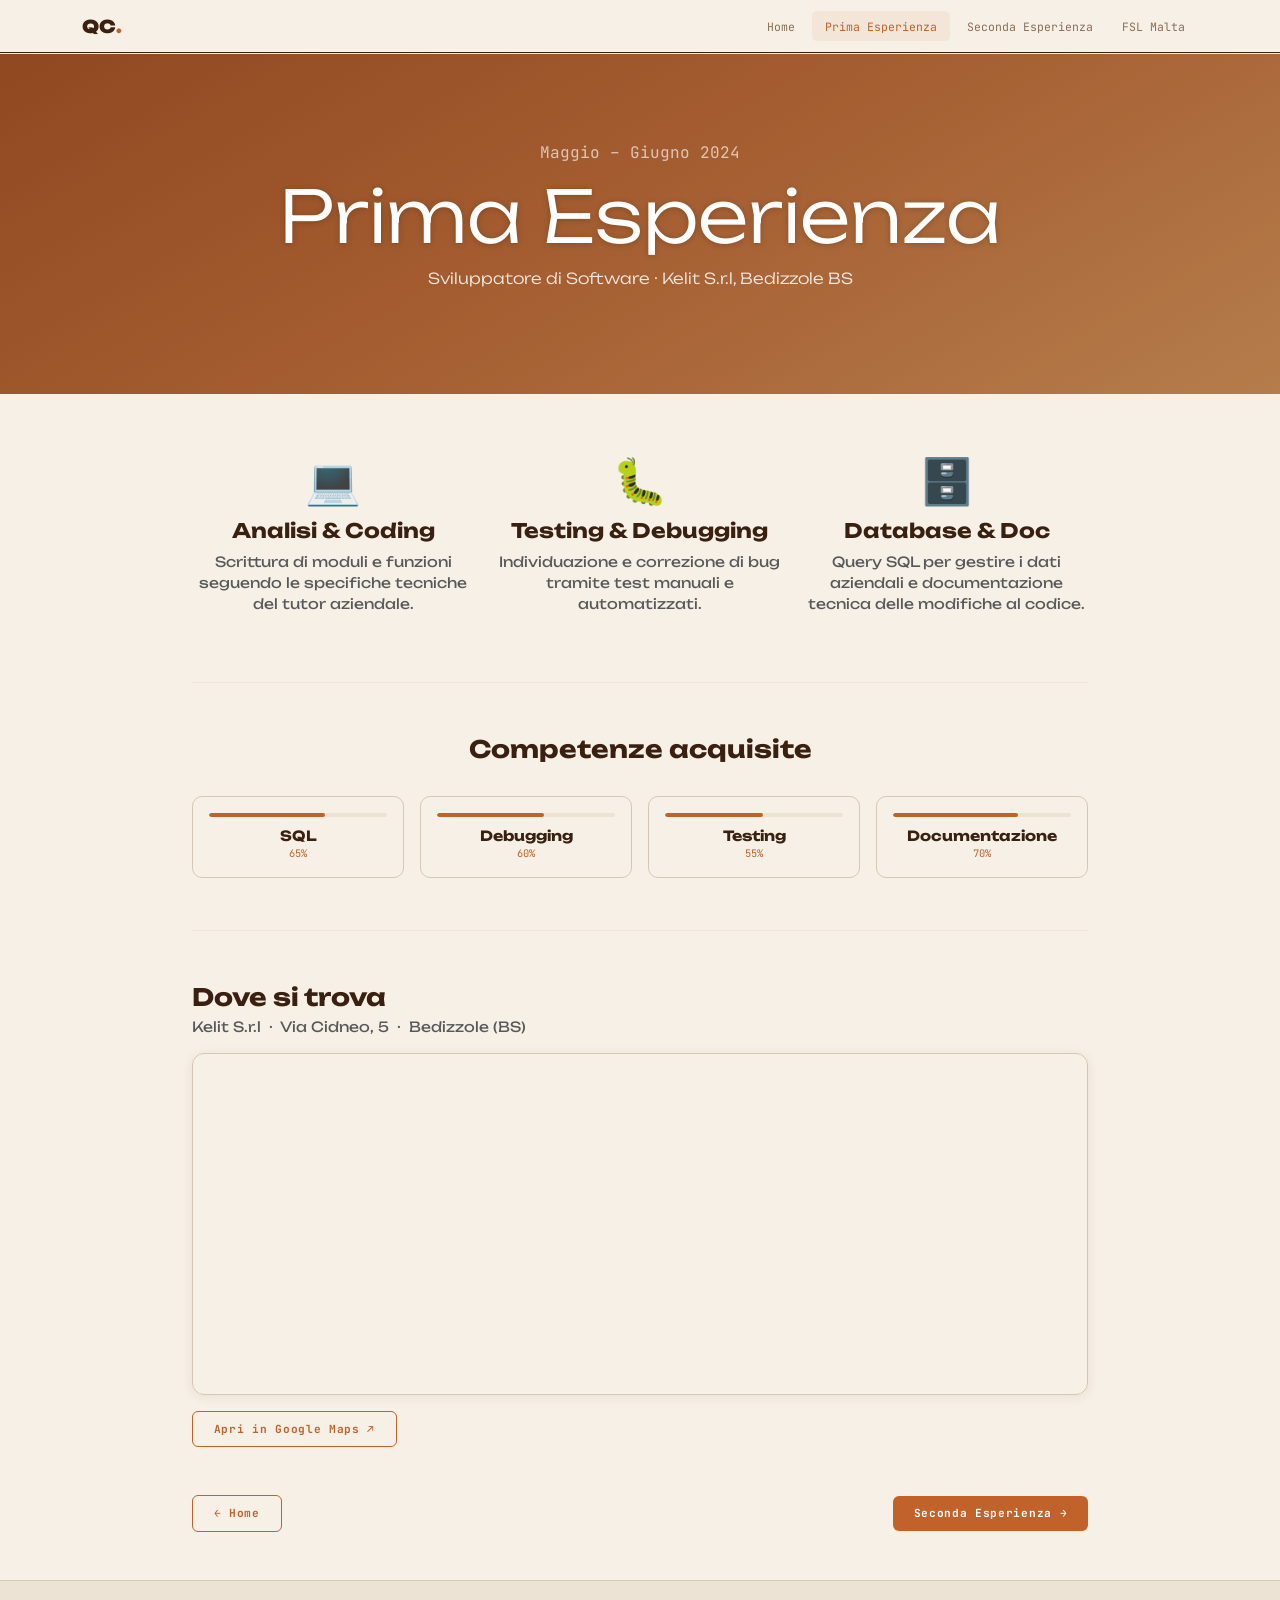
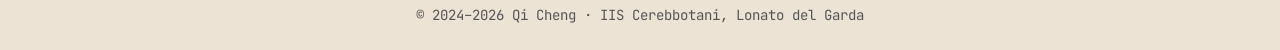
==== pcto1.html @ f92e9da9 "Add files via upload" ====
<!DOCTYPE html>
<html lang="it">
<head>
  <meta charset="UTF-8"/>
  <meta name="viewport" content="width=device-width, initial-scale=1.0"/>
  <title>Prima Esperienza – Qi Cheng</title>
  <link href="https://cdn.jsdelivr.net/npm/bootstrap@5.3.3/dist/css/bootstrap.min.css" rel="stylesheet"/>
  <link href="https://fonts.googleapis.com/css2?family=JetBrains+Mono:wght@400;700&family=Unbounded:wght@400;700;900&display=swap" rel="stylesheet"/>
  <link href="style.css" rel="stylesheet"/>
</head>
<body>

  <nav class="navbar navbar-expand-lg fixed-top" id="mainNav">
    <div class="container">
      <a class="navbar-brand" href="index.html">QC<span class="accent">.</span></a>
      <button class="navbar-toggler" type="button" data-bs-toggle="collapse" data-bs-target="#navMenu">
        <span class="navbar-toggler-icon"></span>
      </button>
      <div class="collapse navbar-collapse" id="navMenu">
        <ul class="navbar-nav ms-auto gap-lg-1">
          <li class="nav-item"><a class="nav-link" href="index.html">Home</a></li>
          <li class="nav-item"><a class="nav-link active" href="pcto1.html">Prima Esperienza</a></li>
          <li class="nav-item"><a class="nav-link" href="pcto2.html">Seconda Esperienza</a></li>
          <li class="nav-item"><a class="nav-link" href="malta.html">FSL Malta</a></li>
        </ul>
      </div>
    </div>
  </nav>

  <div class="page-hero carousel-slide-1">
    <div class="carousel-caption">
      <p class="mono accent-light mb-2">Maggio – Giugno 2024</p>
      <h1 class="display-2 fw-black">Prima Esperienza</h1>
      <p class="lead">Sviluppatore di Software · Kelit S.r.l, Bedizzole BS</p>
    </div>
  </div>

  <div class="container marketing mt-5 pt-3">

    <!-- 3 colonne riassunto attività -->
    <div class="row g-4 text-center mb-5">
      <div class="col-lg-4">
        <div class="feature-icon mb-3">💻</div>
        <h5 class="fw-bold">Analisi & Coding</h5>
        <p class="text-muted small">Scrittura di moduli e funzioni seguendo le specifiche tecniche del tutor aziendale.</p>
      </div>
      <div class="col-lg-4">
        <div class="feature-icon mb-3">🐛</div>
        <h5 class="fw-bold">Testing & Debugging</h5>
        <p class="text-muted small">Individuazione e correzione di bug tramite test manuali e automatizzati.</p>
      </div>
      <div class="col-lg-4">
        <div class="feature-icon mb-3">🗄️</div>
        <h5 class="fw-bold">Database & Doc</h5>
        <p class="text-muted small">Query SQL per gestire i dati aziendali e documentazione tecnica delle modifiche al codice.</p>
      </div>
    </div>

    <hr class="featurette-divider"/>

    <!-- Barre competenze -->
    <div class="row text-center mb-5 g-3">
      <div class="col-12 mb-2"><h4 class="fw-bold">Competenze acquisite</h4></div>
      <div class="col-6 col-md-3">
        <div class="skill-card p-3">
          <div class="skill-level-bar mb-2"><div style="width:65%"></div></div>
          <div class="fw-bold small">SQL</div>
          <div class="mono accent" style="font-size:.65rem">65%</div>
        </div>
      </div>
      <div class="col-6 col-md-3">
        <div class="skill-card p-3">
          <div class="skill-level-bar mb-2"><div style="width:60%"></div></div>
          <div class="fw-bold small">Debugging</div>
          <div class="mono accent" style="font-size:.65rem">60%</div>
        </div>
      </div>
      <div class="col-6 col-md-3">
        <div class="skill-card p-3">
          <div class="skill-level-bar mb-2"><div style="width:55%"></div></div>
          <div class="fw-bold small">Testing</div>
          <div class="mono accent" style="font-size:.65rem">55%</div>
        </div>
      </div>
      <div class="col-6 col-md-3">
        <div class="skill-card p-3">
          <div class="skill-level-bar mb-2"><div style="width:70%"></div></div>
          <div class="fw-bold small">Documentazione</div>
          <div class="mono accent" style="font-size:.65rem">70%</div>
        </div>
      </div>
    </div>


    <hr class="featurette-divider"/>

    <!-- SEZIONE MAPPA -->
    <div class="map-section mb-5">
      <h4 class="fw-bold mb-1">Dove si trova</h4>
      <p class="text-muted small mb-3">Kelit S.r.l &nbsp;·&nbsp; Via Cidneo, 5 &nbsp;·&nbsp; Bedizzole (BS)</p>
      <div class="map-wrap">
        <iframe
          src="https://maps.google.com/maps?q=KELIT+SRL,+Via+Cidneo+5,+Bedizzole+BS&hl=it&z=16&output=embed&ll=45.508463,10.390154"
          width="100%" height="340" style="border:0;" allowfullscreen="" loading="lazy"
          referrerpolicy="no-referrer-when-downgrade" title="Kelit S.r.l su Google Maps">
        </iframe>
      </div>
      <a href="https://maps.app.goo.gl/pzmerTP2R8ErGxNk8" target="_blank" rel="noopener"
         class="btn btn-outline-warm mt-3">Apri in Google Maps ↗</a>
    </div>

    <div class="d-flex justify-content-between align-items-center pb-5 flex-wrap gap-3">
      <a href="index.html" class="btn btn-outline-warm">← Home</a>
      <a href="pcto2.html" class="btn btn-warm">Seconda Esperienza →</a>
    </div>
  </div>

  <footer class="footer-bar py-4 text-center">
    <p class="mb-0 text-muted small mono">© 2024–2026 Qi Cheng · IIS Cerebbotani, Lonato del Garda</p>
  </footer>

  <script src="https://cdn.jsdelivr.net/npm/bootstrap@5.3.3/dist/js/bootstrap.bundle.min.js"></script>
  <script src="main.js"></script>
</body>
</html>
---- style.css ----
/* ================================================
   style.css — Sito PCTO di Qi Cheng
   Un file CSS commenta ogni scelta di stile
   ================================================ */


/* --- VARIABILI GLOBALI ---
   Con :root definiamo dei "nomi" per i colori,
   così se vogliamo cambiare un colore lo cambiamo
   solo qui e si aggiorna ovunque nel sito. */
:root {
  --beige:      #f7f0e6;   /* sfondo principale, color crema */
  --beige2:     #ede3d5;   /* sfondo leggermente più scuro, per sezioni alternate */
  --bordo:      #d6c8b4;   /* colore dei bordi e delle linee */
  --arancione:  #c0622a;   /* colore principale, usato per titoli e pulsanti */
  --marrone:    #3a2010;   /* colore del testo principale */
  --grigio:     #8a6e58;   /* colore del testo secondario (sottotitoli, didascalie) */
}


/* --- RESET BASE ---
   Il browser aggiunge margin e padding automaticamente
   a certi elementi. Qui li azzeriamo per partire da zero. */
* {
  box-sizing: border-box; /* il padding non "allarga" gli elementi, rimane dentro */
  margin: 0;
  padding: 0;
}


/* --- CORPO DELLA PAGINA ---
   Stile di base applicato a tutta la pagina. */
body {
  background-color: var(--beige);    /* sfondo crema */
  color: var(--marrone);             /* testo scuro */
  font-family: 'Unbounded', sans-serif; /* font per i titoli e il testo generale */
}


/* ================================================
   NAVBAR (barra di navigazione in cima)
   ================================================ */

/* Contenitore della navbar */
#mainNav {
  background-color: rgba(247, 240, 230, 0.95); /* beige quasi opaco */
  border-bottom: 1px solid var(--bordo);        /* linea sottile in fondo alla navbar */
}

/* Il logo/brand a sinistra nella navbar */
.navbar-brand {
  font-weight: 900;          /* grassetto massimo */
  font-size: 1.1rem;         /* dimensione testo */
  color: var(--marrone) !important; /* !important sovrascrive lo stile di Bootstrap */
}

/* Il pulsante hamburger (visibile solo su mobile) */
.navbar-toggler {
  border: 1px solid var(--bordo); /* bordo sottile */
}

/* I link nella navbar (Home, PCTO 01, ecc.) */
.nav-link {
  font-family: 'JetBrains Mono', monospace; /* font a larghezza fissa, stile tecnico */
  font-size: 0.72rem;                       /* testo piccolo */
  color: var(--grigio) !important;          /* colore grigio di default */
  padding: 0.4rem 0.8rem !important;        /* spazio interno attorno al testo */
  border-radius: 5px;                       /* angoli leggermente arrotondati */
  transition: color 0.2s, background 0.2s; /* animazione fluida al passaggio del mouse */
}

/* Link attivo (la pagina corrente) e hover (mouse sopra) */
.nav-link:hover,
.nav-link.active {
  color: var(--arancione) !important;            /* diventa arancione */
  background-color: rgba(192, 98, 42, 0.08);    /* sfondo leggerissimo arancione */
}


/* ================================================
   CAROUSEL (slideshow nella home)
   e PAGE HERO (intestazione nelle pagine interne)
   ================================================ */

/* Il carousel occupa tutta la larghezza.
   margin-top: 54px perché la navbar è alta circa 54px
   e il carousel deve partire subito sotto. */
.carousel {
  margin-top: 54px;
}

/* Ogni slide del carousel */
.carousel-item {
  height: 480px;           /* altezza fissa della slide */
  background-size: cover;  /* l'immagine di sfondo copre tutto */
  position: relative;      /* necessario per posizionare la caption sopra */
}

/* La hero nelle pagine interne (PCTO 01, Malta, ecc.)
   È come una slide fissa, senza il carousel. */
.page-hero {
  height: 340px;
  background-size: cover;
  position: relative;
  margin-top: 54px; /* stesso margine del carousel */
}

/* Sfondi colorati per ogni slide/hero.
   Ogni pagina ha il suo gradiente. */
.carousel-slide-1 {
  background: linear-gradient(150deg, #b85c2a, #d4793f, #e8a060);
}
.carousel-slide-2 {
  background: linear-gradient(150deg, #7a3a18, #b85c2a, #d4703a);
}
.carousel-slide-3 {
  background: linear-gradient(150deg, #c06828, #d4793f, #e09050);
}
.carousel-slide-malta {
  background: linear-gradient(150deg, #1f6e8c, #2a9d8f, #4cbfa8); /* verde/blu per Malta */
}

/* Strato scuro semitrasparente sopra lo sfondo
   per far risaltare meglio il testo bianco.
   ::before è un elemento "fantasma" che creiamo con CSS. */
.carousel-item::before,
.page-hero::before {
  content: '';                        /* obbligatorio per ::before */
  position: absolute;                 /* si posiziona rispetto al genitore */
  inset: 0;                           /* occupa tutto lo spazio (top/right/bottom/left = 0) */
  background: rgba(0, 0, 0, 0.22);   /* nero al 22% di opacità */
}

/* Il testo al centro della slide (titolo + bottone) */
.carousel-caption {
  position: absolute;         /* si posiziona sopra lo slide */
  inset: 0;                   /* occupa tutto lo spazio */
  display: flex;              /* usa flexbox per centrare il contenuto */
  flex-direction: column;     /* elementi in colonna (uno sotto l'altro) */
  align-items: center;        /* centrati orizzontalmente */
  justify-content: center;    /* centrati verticalmente */
  text-align: center;
  padding: 0 20px;
  z-index: 1;                 /* sta sopra lo strato scuro ::before */
}

/* Titolo nella caption */
.carousel-caption h1 {
  color: #fff;                              /* bianco */
  text-shadow: 0 1px 6px rgba(0,0,0,0.2); /* ombra leggera per leggibilità */
}

/* Sottotitolo nella caption */
.carousel-caption .lead {
  color: rgba(255, 255, 255, 0.85); /* bianco leggermente trasparente */
  font-size: 0.95rem;
}

/* Piccolo testo sopra il titolo (es. "// Portfolio PCTO") */
.accent-light {
  color: rgba(255, 255, 255, 0.65); /* bianco più trasparente */
}

/* Pallini indicatori del carousel (in basso) */
.carousel-indicators [data-bs-target] {
  width: 8px;
  height: 8px;
  border-radius: 50%;    /* li rende tondi */
  border: none;
  background: rgba(255, 255, 255, 0.45);
}
.carousel-indicators .active {
  background: #fff; /* il pallino attivo è bianco pieno */
}


/* ================================================
   SEZIONE MARKETING (contenuto principale)
   ================================================ */

/* Limita la larghezza massima del contenuto centrale */
.marketing {
  max-width: 920px;
}

/* Icona emoji grande sopra le card */
.feature-icon {
  font-size: 2.8rem;
  line-height: 1;
}

/* La linea divisoria tra le sezioni featurette */
.featurette-divider {
  border-color: var(--bordo); /* colore beige scuro */
  margin: 52px 0;             /* spazio sopra e sotto */
}

/* Titolo delle sezioni featurette */
.featurette-heading {
  font-size: clamp(1.25rem, 2.8vw, 1.85rem); /* dimensione fluida: cresce con lo schermo */
  line-height: 1.25;
  color: var(--marrone);
}

/* La parte colorata nel titolo (es. "Imparare sul campo.") */
.text-accent {
  color: var(--arancione);
}

/* Il quadrato con l'emoji a fianco del testo featurette */
.featurette-img {
  background-color: var(--beige2); /* sfondo beige più scuro */
  border: 1px solid var(--bordo);
  border-radius: 14px;
  height: 210px;
  font-size: 4.5rem;               /* emoji grande */
  display: flex;
  align-items: center;
  justify-content: center;
}


/* ================================================
   PULSANTI
   ================================================ */

/* Pulsante pieno (arancione) */
.btn-warm {
  display: inline-block;
  background-color: var(--arancione);
  color: #fff;
  font-family: 'JetBrains Mono', monospace;
  font-size: 0.7rem;
  font-weight: 700;
  letter-spacing: 0.06em;
  padding: 0.55rem 1.3rem;
  border: none;
  border-radius: 6px;
  text-decoration: none; /* rimuove la sottolineatura dei link */
  transition: background-color 0.15s; /* animazione al hover */
}
.btn-warm:hover {
  background-color: #d4703a; /* arancione leggermente più chiaro */
  color: #fff;
}

/* Pulsante con solo il bordo (outline) */
.btn-outline-warm {
  display: inline-block;
  background-color: transparent;
  color: var(--arancione);
  font-family: 'JetBrains Mono', monospace;
  font-size: 0.7rem;
  font-weight: 700;
  letter-spacing: 0.06em;
  padding: 0.55rem 1.3rem;
  border: 1.5px solid var(--arancione); /* solo il bordo colorato */
  border-radius: 6px;
  text-decoration: none;
  transition: background-color 0.15s, color 0.15s;
}
.btn-outline-warm:hover {
  background-color: var(--arancione); /* al hover si riempie */
  color: #fff;
}


/* ================================================
   CARD COMPETENZE (barre delle skill)
   ================================================ */

/* Contenitore della singola skill */
.skill-card {
  background-color: var(--beige);
  border: 1px solid var(--bordo);
  border-radius: 10px;
  transition: border-color 0.15s;
}
.skill-card:hover {
  border-color: var(--arancione); /* bordo arancione al hover */
}

/* La barra grigia di sfondo */
.skill-level-bar {
  background-color: var(--beige2);
  border-radius: 3px;
  height: 4px;
  overflow: hidden; /* taglia la barra colorata che potrebbe uscire */
}

/* La barra colorata che indica il livello */
.skill-level-bar div {
  height: 100%;
  background-color: var(--arancione);
  border-radius: 3px;
  /* la larghezza (es. "width: 65%") viene impostata
     direttamente nell'HTML con lo style inline */
}


/* ================================================
   TAG PILL (etichette piccole)
   ================================================ */

.tag-pill {
  font-family: 'JetBrains Mono', monospace;
  font-size: 0.6rem;
  letter-spacing: 0.07em;
  text-transform: uppercase; /* tutto maiuscolo */
  padding: 3px 10px;
  border: 1px solid var(--bordo);
  border-radius: 20px;       /* molto arrotondato → forma pillola */
  color: var(--grigio);
  background: transparent;
  transition: border-color 0.15s, color 0.15s;
}
.tag-pill:hover {
  border-color: var(--arancione);
  color: var(--arancione);
}


/* ================================================
   COMPARE BOX e BADGE (pagina PCTO 02)
   ================================================ */

/* Riquadro "Rispetto al PCTO 01" */
.compare-box {
  background-color: rgba(192, 98, 42, 0.05); /* arancione quasi invisibile */
  border: 1px solid rgba(192, 98, 42, 0.2);
  border-radius: 10px;
}

/* Singolo badge dentro il compare-box */
.badge-improve {
  font-family: 'JetBrains Mono', monospace;
  font-size: 0.6rem;
  padding: 4px 10px;
  border-radius: 20px;
  background-color: rgba(192, 98, 42, 0.08);
  color: var(--arancione);
  border: 1px solid rgba(192, 98, 42, 0.2);
}


/* ================================================
   DAY CARD (programma giorno per giorno — Malta)
   ================================================ */

.day-card {
  background-color: var(--beige);
  border: 1px solid var(--bordo);
  border-radius: 10px;
  transition: border-color 0.15s;
}
.day-card:hover {
  border-color: var(--arancione);
}

/* La data piccola (es. "VEN 10 APR") */
.day-date {
  font-family: 'JetBrains Mono', monospace;
  font-size: 0.65rem;
  letter-spacing: 0.08em;
  text-transform: uppercase;
  color: var(--arancione);
}

/* Il titolo del giorno (es. "Partenza") */
.day-title {
  font-size: 0.88rem;
}


/* ================================================
   CLASSI UTILITY (usabili ovunque nell'HTML)
   ================================================ */

/* Applica il font monospace a qualsiasi elemento */
.mono {
  font-family: 'JetBrains Mono', monospace;
}

/* Applica il colore arancione a qualsiasi elemento */
.accent {
  color: var(--arancione);
}


/* ================================================
   FOOTER
   ================================================ */

.footer-bar {
  border-top: 1px solid var(--bordo);
  background-color: var(--beige2); /* beige un po' più scuro del body */
}


/* ================================================
   ANIMAZIONE SCROLL (comparsa al scroll)
   ================================================ */

/* Gli elementi con data-aos partono invisibili e spostati verso il basso */
[data-aos] {
  opacity: 0;                              /* invisibile */
  transform: translateY(16px);            /* spostato 16px verso il basso */
  transition: opacity 0.5s, transform 0.5s; /* animazione di 0.5 secondi */
}

/* Quando diventano visibili (classe aggiunta da main.js) tornano normali */
[data-aos].aos-visible {
  opacity: 1;
  transform: none; /* nessuna traslazione → torna alla posizione normale */
}


/* ================================================
   RESPONSIVE (adattamento ai telefoni)
   ================================================ */

/* Queste regole si applicano SOLO se lo schermo è
   più stretto di 768px (tablet/smartphone) */
@media (max-width: 768px) {
  .carousel-item  { height: 380px; }   /* slide più bassa */
  .page-hero      { height: 300px; }   /* hero più bassa */
  .featurette-img { height: 150px; font-size: 3rem; margin-top: 20px; }
  .featurette-divider { margin: 36px 0; } /* meno spazio tra le sezioni */
}


/* ================================================
   SEZIONE MAPPA (Google Maps embed)
   ================================================ */

/* Contenitore del titolo + mappa + bottone */
.map-section {
  max-width: 920px;
}

/* Il div che avvolge l'iframe della mappa.
   overflow: hidden taglia gli angoli arrotondati sull'iframe. */
.map-wrap {
  border-radius: 12px;         /* angoli arrotondati */
  overflow: hidden;            /* nasconde quello che esce dagli angoli */
  border: 1px solid var(--bordo); /* bordo sottile beige */
  box-shadow: 0 2px 12px rgba(58, 32, 16, 0.08); /* ombra leggera */
}

/* L'iframe di Google Maps */
.map-wrap iframe {
  display: block;  /* rimuove lo spazio vuoto sotto l'iframe (comportamento default img) */
  width: 100%;
  height: 340px;
}
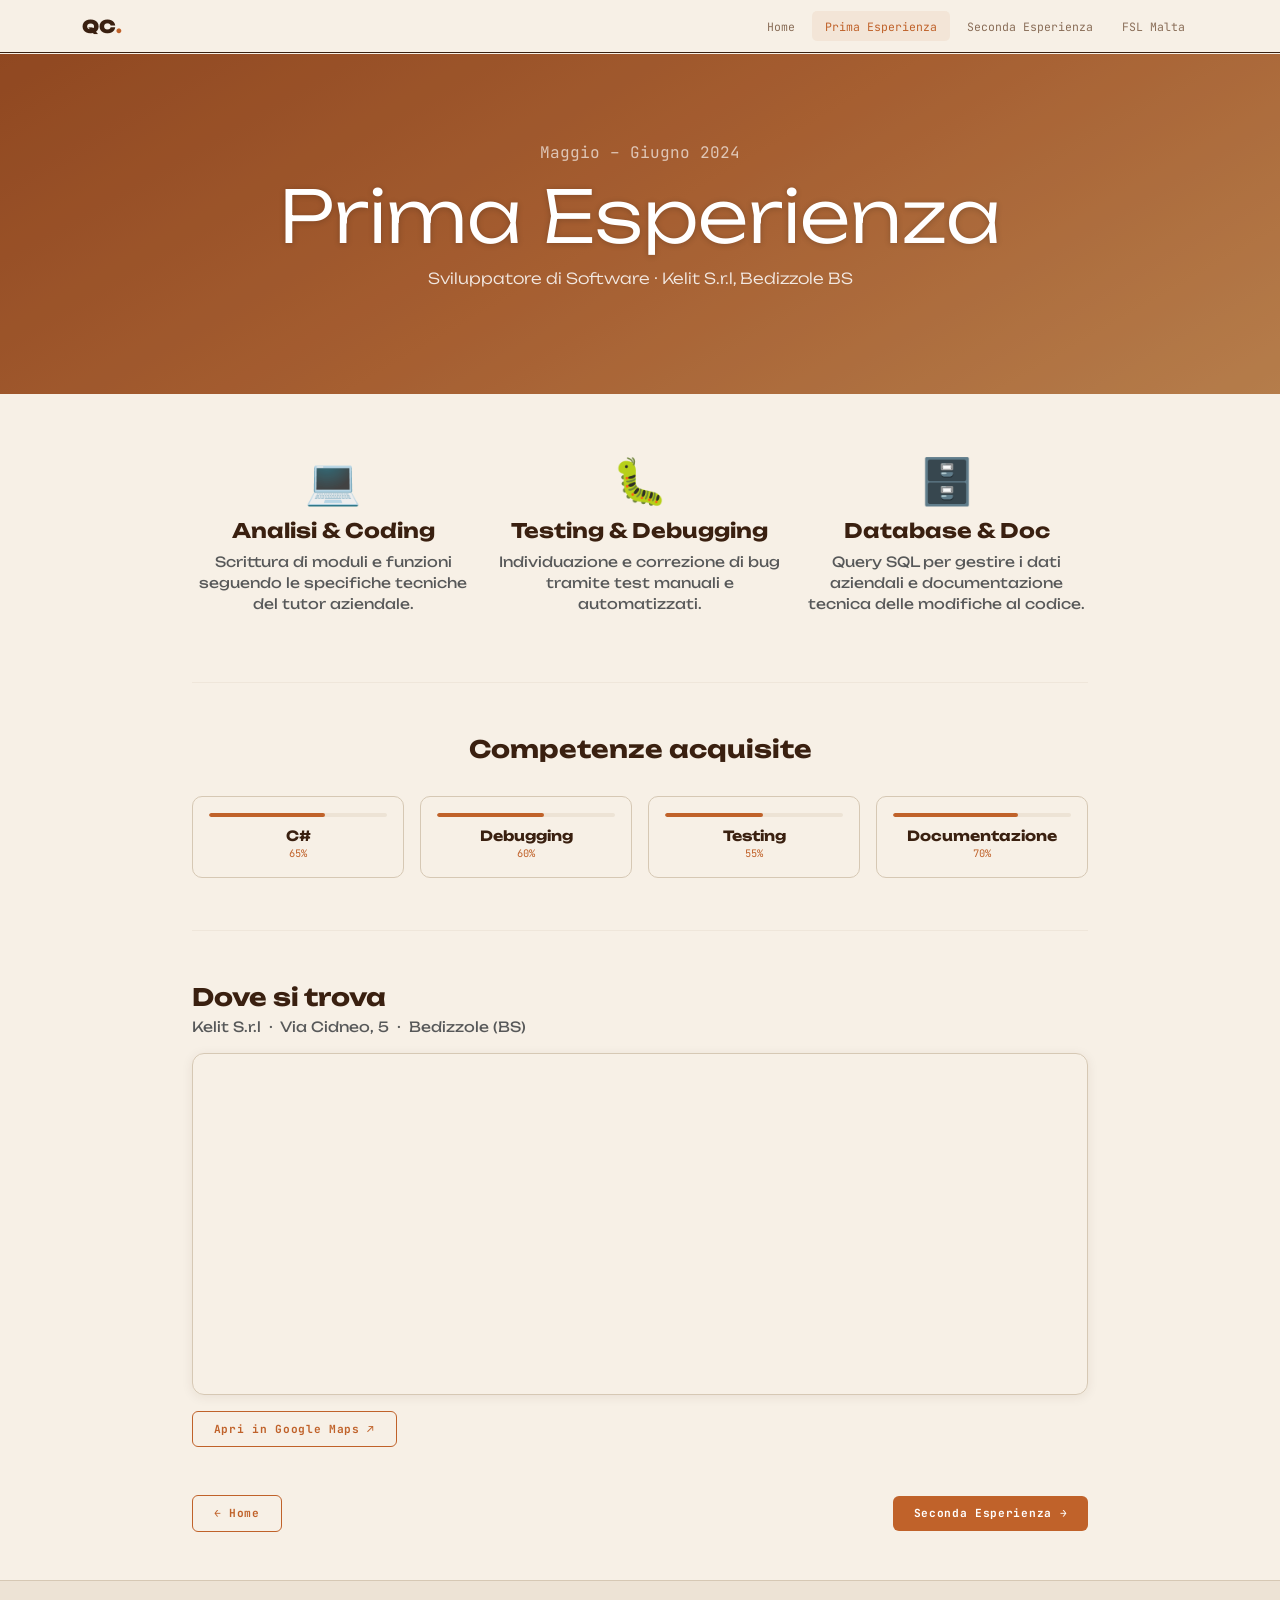
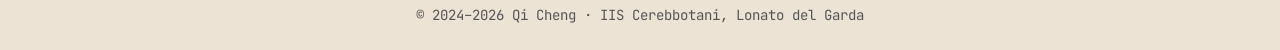
==== commit 37383b4e: "Change skill from 'SQL' to 'C#'" ====
--- a/pcto1.html
+++ b/pcto1.html
@@ -64,7 +64,7 @@
       <div class="col-6 col-md-3">
         <div class="skill-card p-3">
           <div class="skill-level-bar mb-2"><div style="width:65%"></div></div>
-          <div class="fw-bold small">SQL</div>
+          <div class="fw-bold small">C#</div>
           <div class="mono accent" style="font-size:.65rem">65%</div>
         </div>
       </div>
@@ -122,4 +122,4 @@
   <script src="https://cdn.jsdelivr.net/npm/bootstrap@5.3.3/dist/js/bootstrap.bundle.min.js"></script>
   <script src="main.js"></script>
 </body>
-</html>+</html>
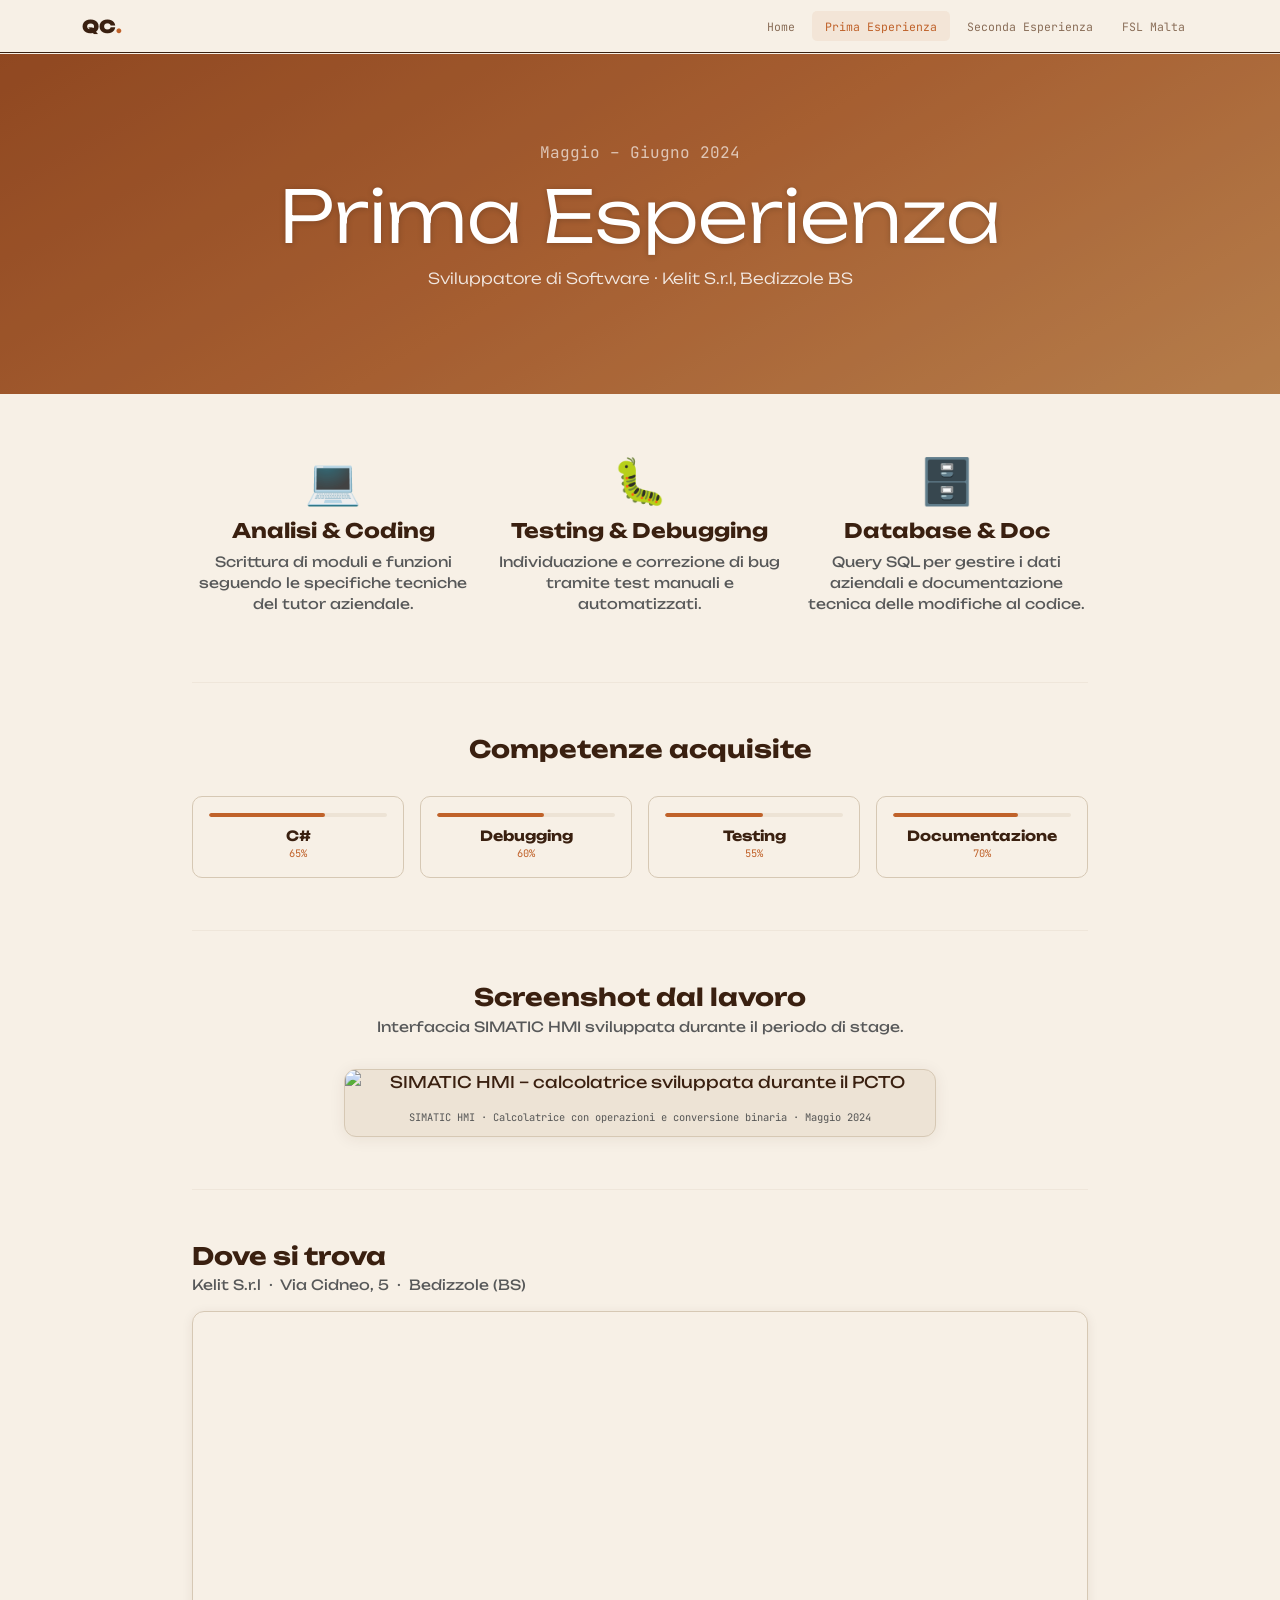
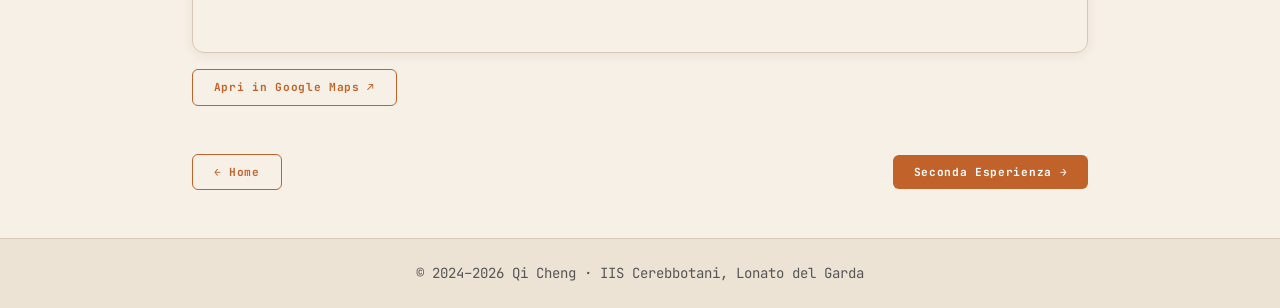
==== commit e2b0a942: "Add image gallery section to pcto1.html" ====
--- a/pcto1.html
+++ b/pcto1.html
@@ -94,6 +94,24 @@
 
     <hr class="featurette-divider"/>
 
+    <!-- GALLERIA FOTO -->
+    <div class="row text-center mb-2">
+      <div class="col-12">
+        <h4 class="fw-bold mb-1">Screenshot dal lavoro</h4>
+        <p class="text-muted small mb-4">Interfaccia SIMATIC HMI sviluppata durante il periodo di stage.</p>
+      </div>
+    </div>
+    <div class="row g-3 mb-5 justify-content-center">
+      <div class="col-12 col-md-8">
+        <div class="gallery-img-wrap">
+          <img src="foto/pcto1_screenshot.png" class="img-fluid rounded" alt="SIMATIC HMI – calcolatrice sviluppata durante il PCTO">
+          <p class="mono text-muted mt-2" style="font-size:.65rem;">SIMATIC HMI · Calcolatrice con operazioni e conversione binaria · Maggio 2024</p>
+        </div>
+      </div>
+    </div>
+
+    <hr class="featurette-divider"/>
+
     <!-- SEZIONE MAPPA -->
     <div class="map-section mb-5">
       <h4 class="fw-bold mb-1">Dove si trova</h4>
--- a/style.css
+++ b/style.css
@@ -430,8 +430,36 @@
 
 
 /* ================================================
-   SEZIONE MAPPA (Google Maps embed)
-   ================================================ */
+   GALLERIA FOTO (sezione screenshot pagine PCTO)
+   ================================================ */
+
+.gallery-img-wrap {
+  border: 1px solid var(--bordo);
+  border-radius: 12px;
+  overflow: hidden;
+  box-shadow: 0 2px 16px rgba(58, 32, 16, 0.08);
+  padding: 0;
+  text-align: center;
+  background-color: var(--beige2);
+}
+
+.gallery-img-wrap img {
+  display: block;
+  width: 100%;
+  border-radius: 12px 12px 0 0;
+  transition: transform 0.3s ease;
+}
+
+.gallery-img-wrap:hover img {
+  transform: scale(1.01);
+}
+
+.gallery-img-wrap p {
+  padding: 8px 12px 10px;
+  margin: 0;
+}
+
+
 
 /* Contenitore del titolo + mappa + bottone */
 .map-section {
@@ -452,4 +480,4 @@
   display: block;  /* rimuove lo spazio vuoto sotto l'iframe (comportamento default img) */
   width: 100%;
   height: 340px;
-}+}
